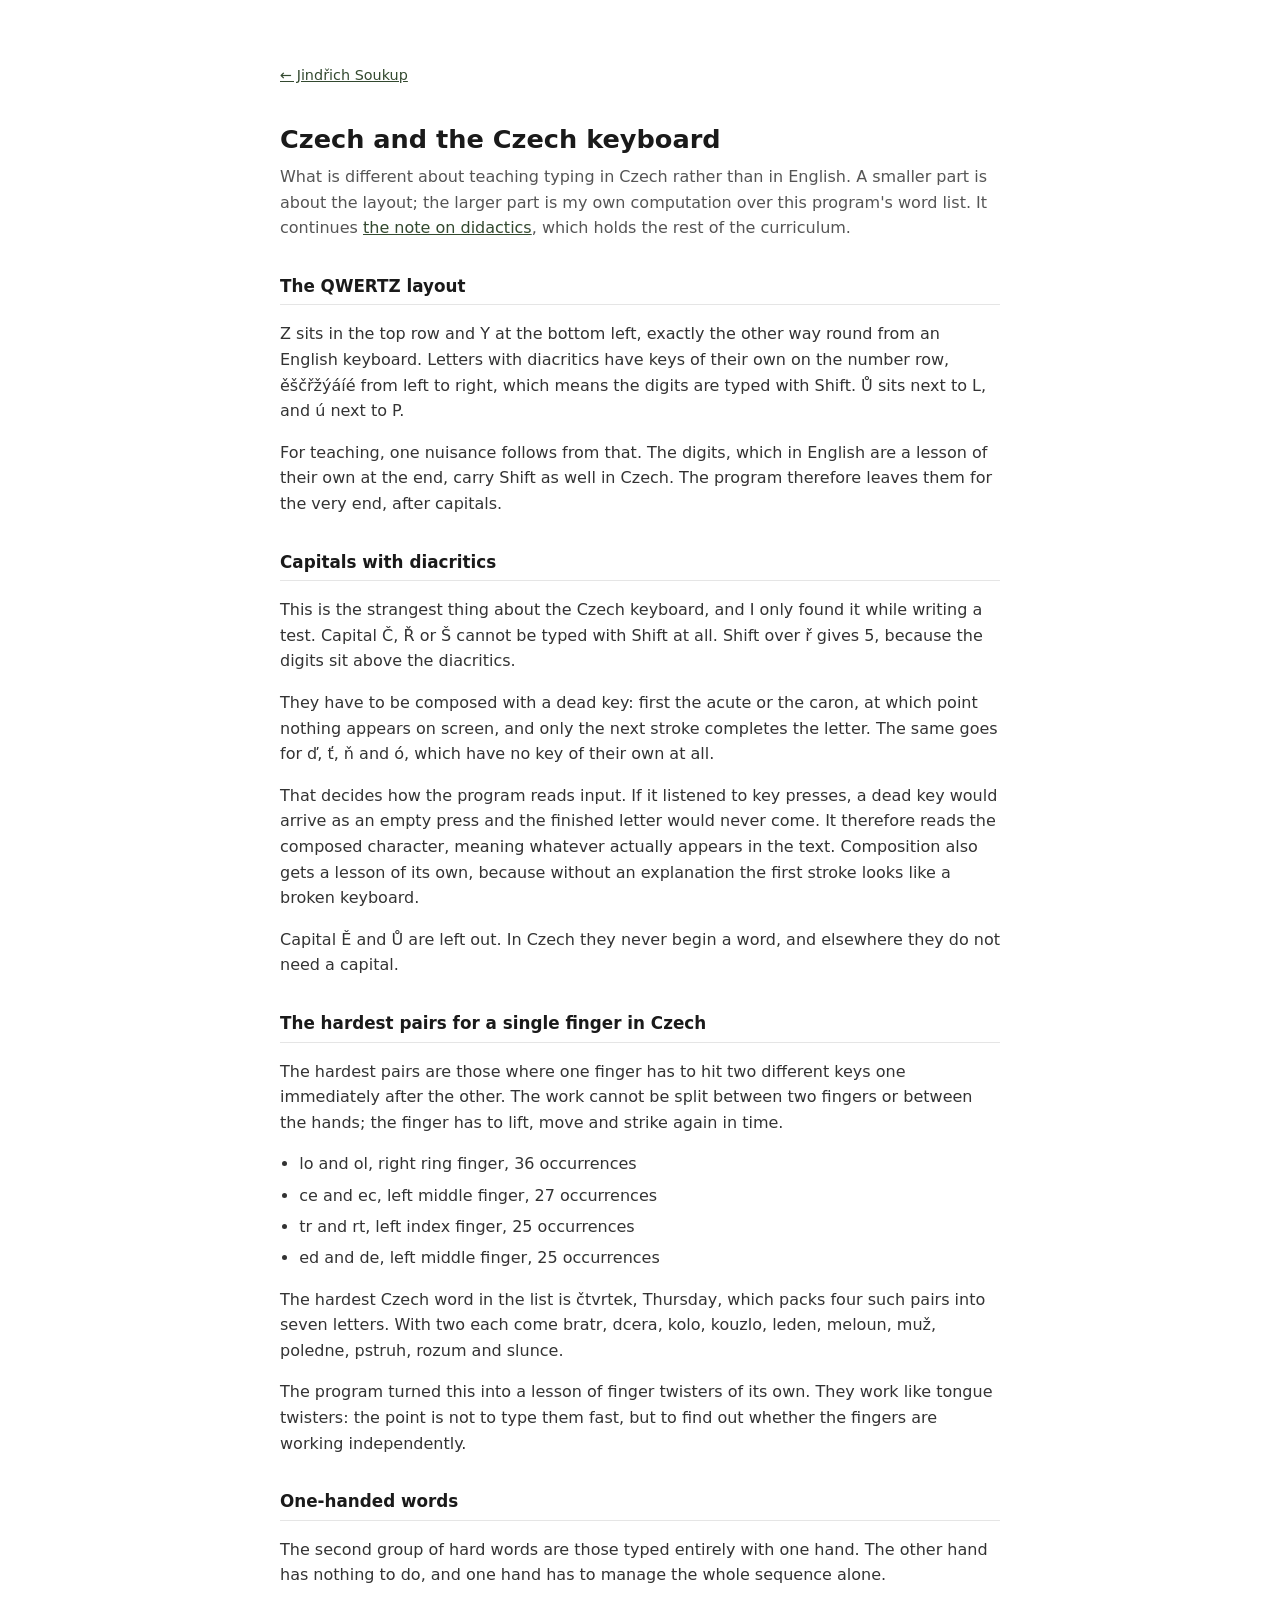
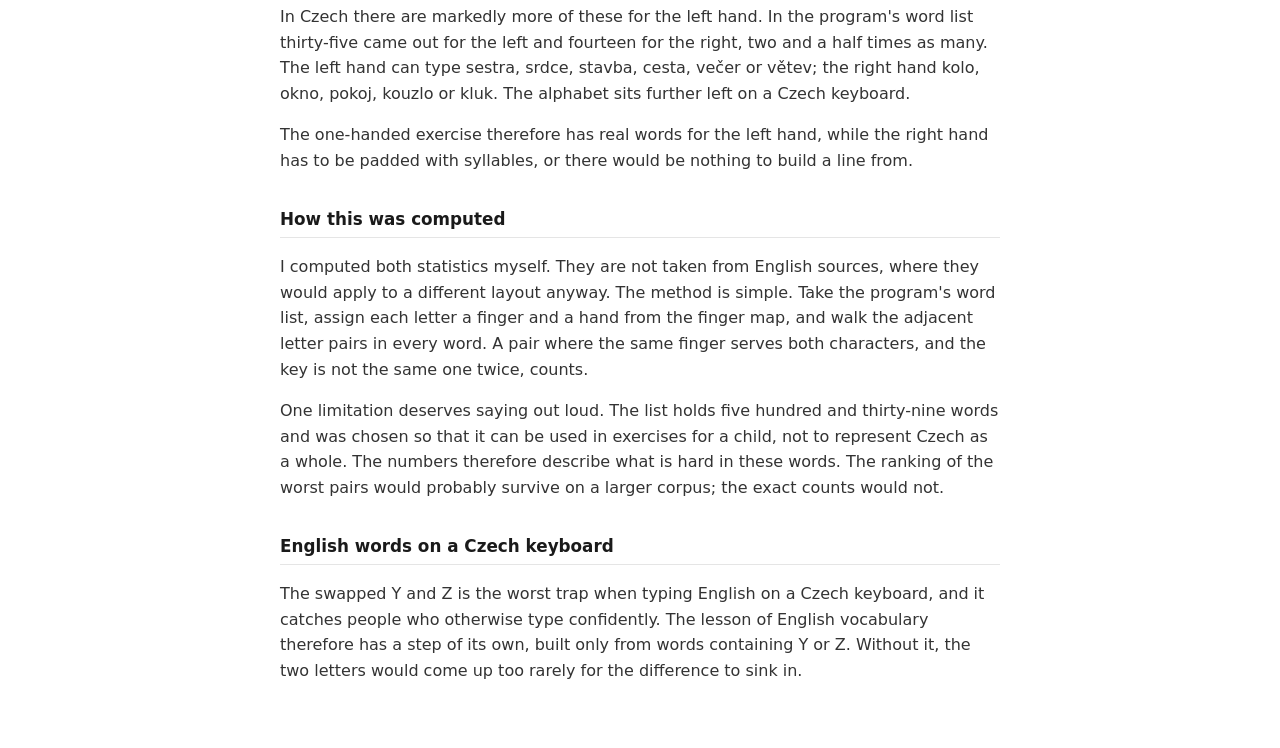
==== docs/czech-keyboard.html @ 6b9434f6 "Píšeme všemi deseti: výukový program psaní na české klávesnici 38 lekcí od f a j po číslice, generát" ====
<!DOCTYPE html>
<html lang="cs">
<head>
  <meta charset="UTF-8">
  <meta name="viewport" content="width=device-width, initial-scale=1.0">
  <title>Czech and the Czech keyboard</title>
  <style>
    body {
      font-family: system-ui, -apple-system, Segoe UI, Roboto, sans-serif;
      max-width: 720px;
      margin: 4rem auto;
      padding: 0 1.5rem;
      line-height: 1.6;
      color: #1a1a1a;
    }
    h1 { margin-bottom: 0.25rem; font-size: 1.6rem; }
    p.subtitle { color: #555; margin-top: 0; }
    h2 {
      font-size: 1.05rem;
      margin: 2rem 0 0.5rem;
      padding-bottom: 0.3rem;
      border-bottom: 1px solid #e5e5e5;
    }
    h3 { font-size: 0.98rem; margin: 1.5rem 0 0.4rem; color: #333; }
    p { color: #333; }
    ul { padding-left: 1.2rem; }
    li { margin: 0.35rem 0; color: #333; }
    a { color: #33492F; }
    .back { font-size: 0.9rem; margin-bottom: 2rem; }
    pre {
      background: #f4f4f2;
      padding: 0.8rem 1rem;
      border-radius: 3px;
      overflow-x: auto;
      font-size: 0.9em;
      line-height: 1.5;
    }
    code {
      background: #f4f4f2;
      padding: 0.1em 0.3em;
      border-radius: 3px;
      font-size: 0.9em;
    }
  </style>
</head>
<body>
  <p class="back"><a href="index.html">← Jindřich Soukup</a></p>

  <h1>Czech and the Czech keyboard</h1>
  <p class="subtitle">What is different about teaching typing in Czech rather than in English. A smaller part is about the layout; the larger part is my own computation over this program's word list. It continues <a href="didactics.html">the note on didactics</a>, which holds the rest of the curriculum.</p>

  <h2>The QWERTZ layout</h2>
  <p>Z sits in the top row and Y at the bottom left, exactly the other way round from an English keyboard. Letters with diacritics have keys of their own on the number row, ěščřžýáíé from left to right, which means the digits are typed with Shift. Ů sits next to L, and ú next to P.</p>
  <p>For teaching, one nuisance follows from that. The digits, which in English are a lesson of their own at the end, carry Shift as well in Czech. The program therefore leaves them for the very end, after capitals.</p>
  <h2>Capitals with diacritics</h2>
  <p>This is the strangest thing about the Czech keyboard, and I only found it while writing a test. Capital Č, Ř or Š cannot be typed with Shift at all. Shift over ř gives 5, because the digits sit above the diacritics.</p>
  <p>They have to be composed with a dead key: first the acute or the caron, at which point nothing appears on screen, and only the next stroke completes the letter. The same goes for ď, ť, ň and ó, which have no key of their own at all.</p>
  <p>That decides how the program reads input. If it listened to key presses, a dead key would arrive as an empty press and the finished letter would never come. It therefore reads the composed character, meaning whatever actually appears in the text. Composition also gets a lesson of its own, because without an explanation the first stroke looks like a broken keyboard.</p>
  <p>Capital Ě and Ů are left out. In Czech they never begin a word, and elsewhere they do not need a capital.</p>
  <h2>The hardest pairs for a single finger in Czech</h2>
  <p>The hardest pairs are those where one finger has to hit two different keys one immediately after the other. The work cannot be split between two fingers or between the hands; the finger has to lift, move and strike again in time.</p>
  <ul>
    <li>lo and ol, right ring finger, 36 occurrences</li>
    <li>ce and ec, left middle finger, 27 occurrences</li>
    <li>tr and rt, left index finger, 25 occurrences</li>
    <li>ed and de, left middle finger, 25 occurrences</li>
  </ul>
  <p>The hardest Czech word in the list is čtvrtek, Thursday, which packs four such pairs into seven letters. With two each come bratr, dcera, kolo, kouzlo, leden, meloun, muž, poledne, pstruh, rozum and slunce.</p>
  <p>The program turned this into a lesson of finger twisters of its own. They work like tongue twisters: the point is not to type them fast, but to find out whether the fingers are working independently.</p>
  <h2>One-handed words</h2>
  <p>The second group of hard words are those typed entirely with one hand. The other hand has nothing to do, and one hand has to manage the whole sequence alone.</p>
  <p>In Czech there are markedly more of these for the left hand. In the program's word list thirty-five came out for the left and fourteen for the right, two and a half times as many. The left hand can type sestra, srdce, stavba, cesta, večer or větev; the right hand kolo, okno, pokoj, kouzlo or kluk. The alphabet sits further left on a Czech keyboard.</p>
  <p>The one-handed exercise therefore has real words for the left hand, while the right hand has to be padded with syllables, or there would be nothing to build a line from.</p>
  <h2>How this was computed</h2>
  <p>I computed both statistics myself. They are not taken from English sources, where they would apply to a different layout anyway. The method is simple. Take the program's word list, assign each letter a finger and a hand from the finger map, and walk the adjacent letter pairs in every word. A pair where the same finger serves both characters, and the key is not the same one twice, counts.</p>
  <p>One limitation deserves saying out loud. The list holds five hundred and thirty-nine words and was chosen so that it can be used in exercises for a child, not to represent Czech as a whole. The numbers therefore describe what is hard in these words. The ranking of the worst pairs would probably survive on a larger corpus; the exact counts would not.</p>
  <h2>English words on a Czech keyboard</h2>
  <p>The swapped Y and Z is the worst trap when typing English on a Czech keyboard, and it catches people who otherwise type confidently. The lesson of English vocabulary therefore has a step of its own, built only from words containing Y or Z. Without it, the two letters would come up too rarely for the difference to sink in.</p>
</body>
</html>
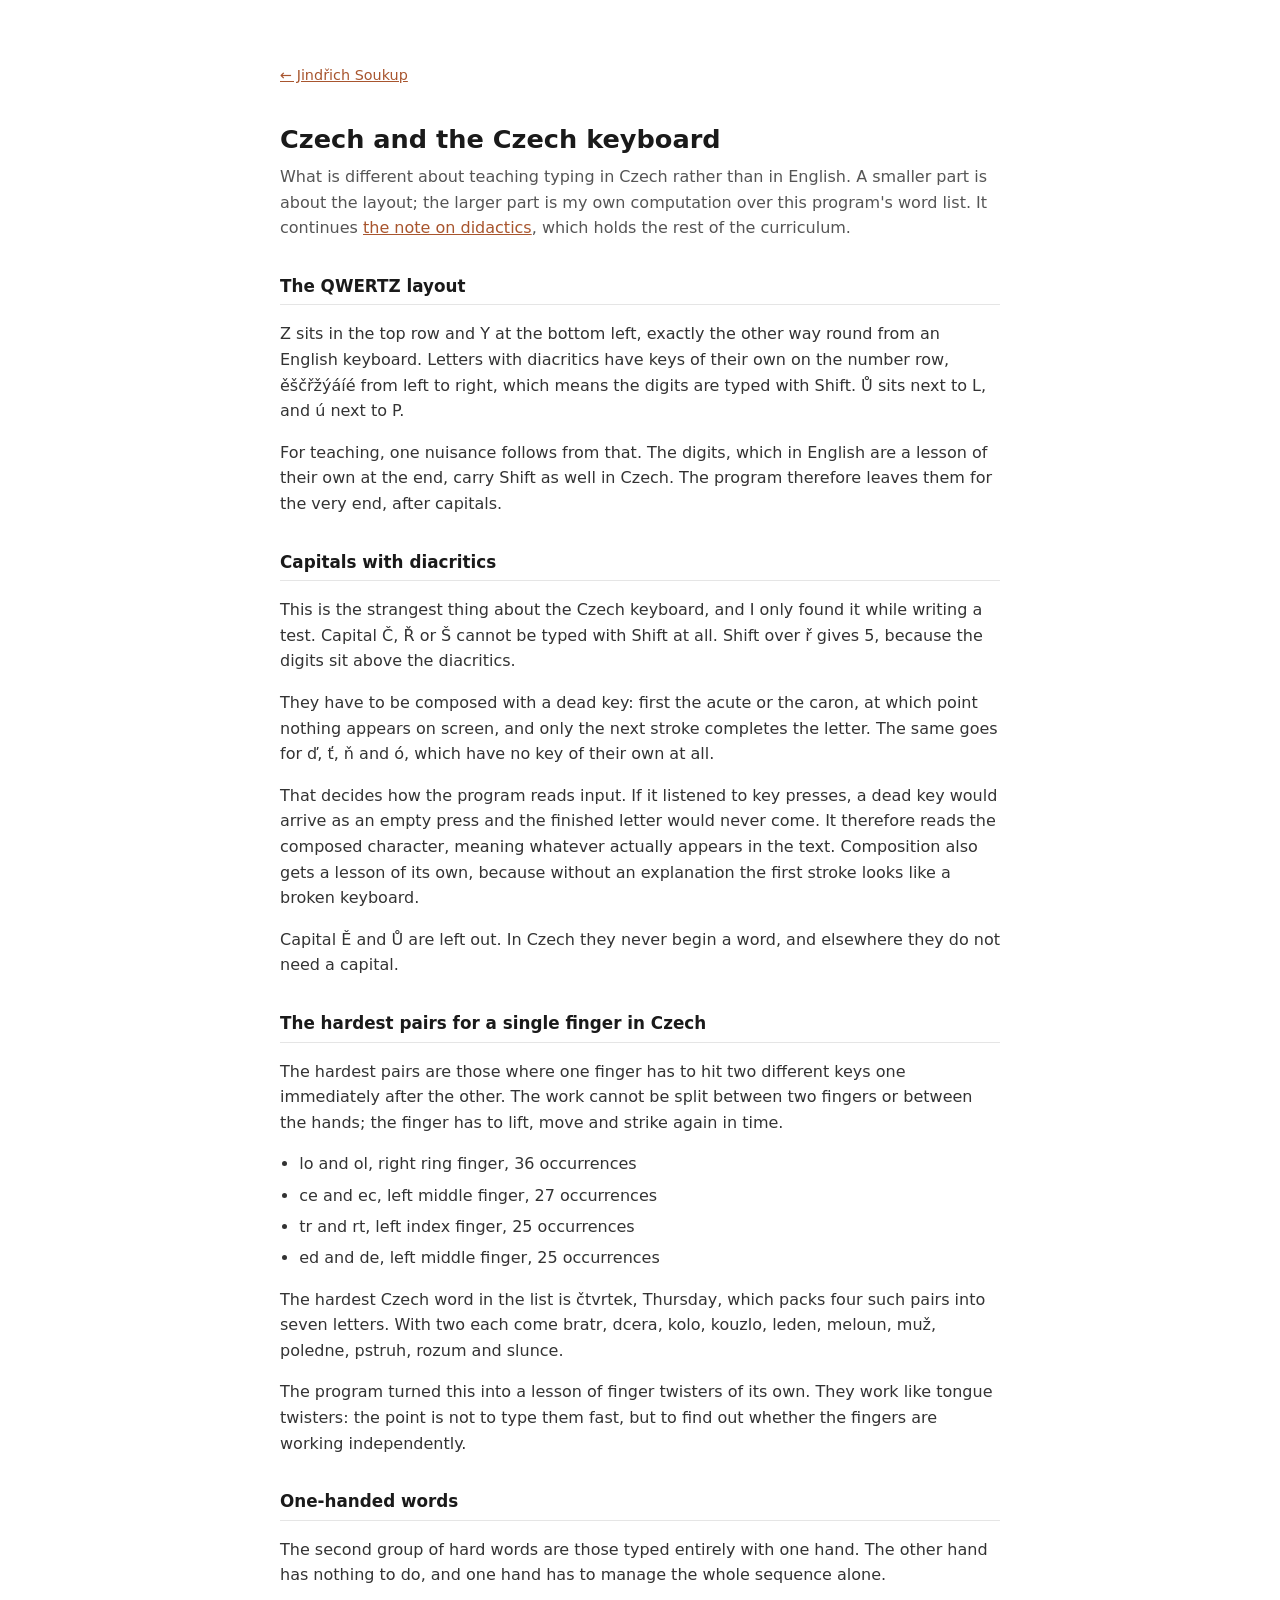
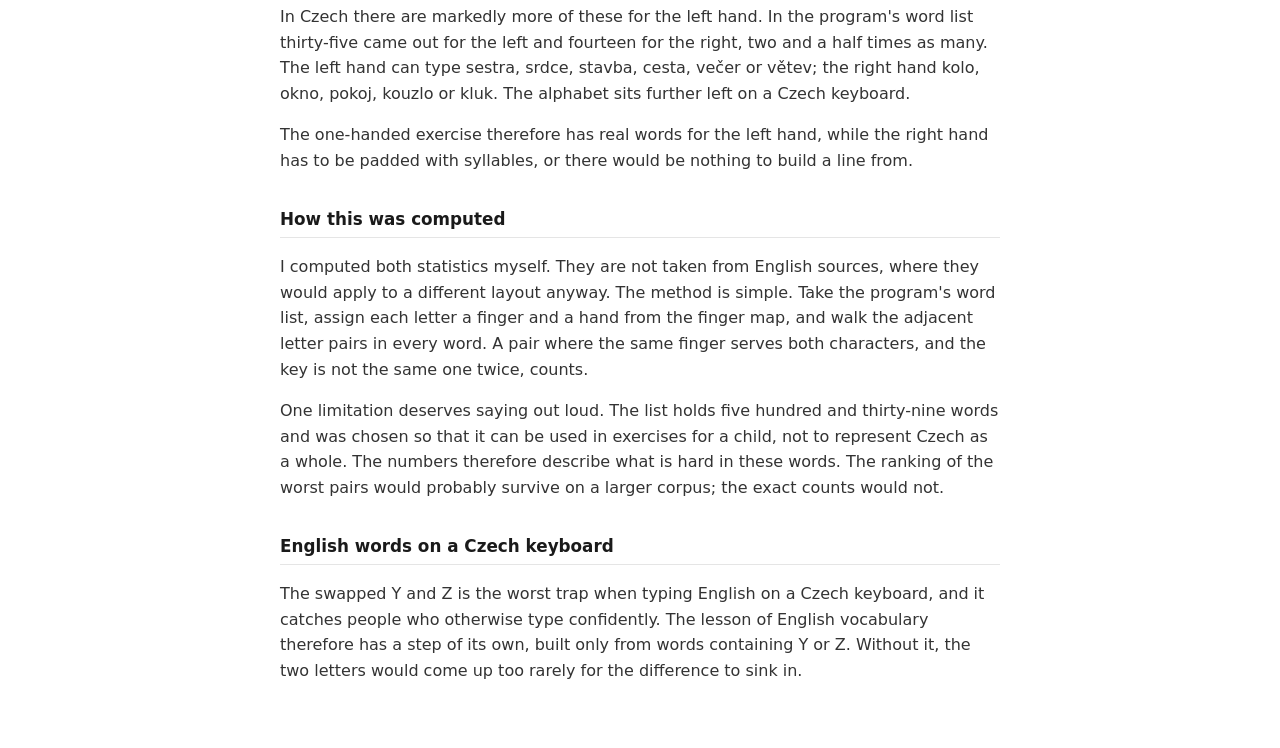
==== commit d890c230: "Odkazy v generovaných poznámkách stejnou barvou jako web Co-Authored-By: Claude Opus 5 (1M context) " ====
--- a/docs/czech-keyboard.html
+++ b/docs/czech-keyboard.html
@@ -25,7 +25,7 @@
     p { color: #333; }
     ul { padding-left: 1.2rem; }
     li { margin: 0.35rem 0; color: #333; }
-    a { color: #33492F; }
+    a { color: #A8552E; }
     .back { font-size: 0.9rem; margin-bottom: 2rem; }
     pre {
       background: #f4f4f2;
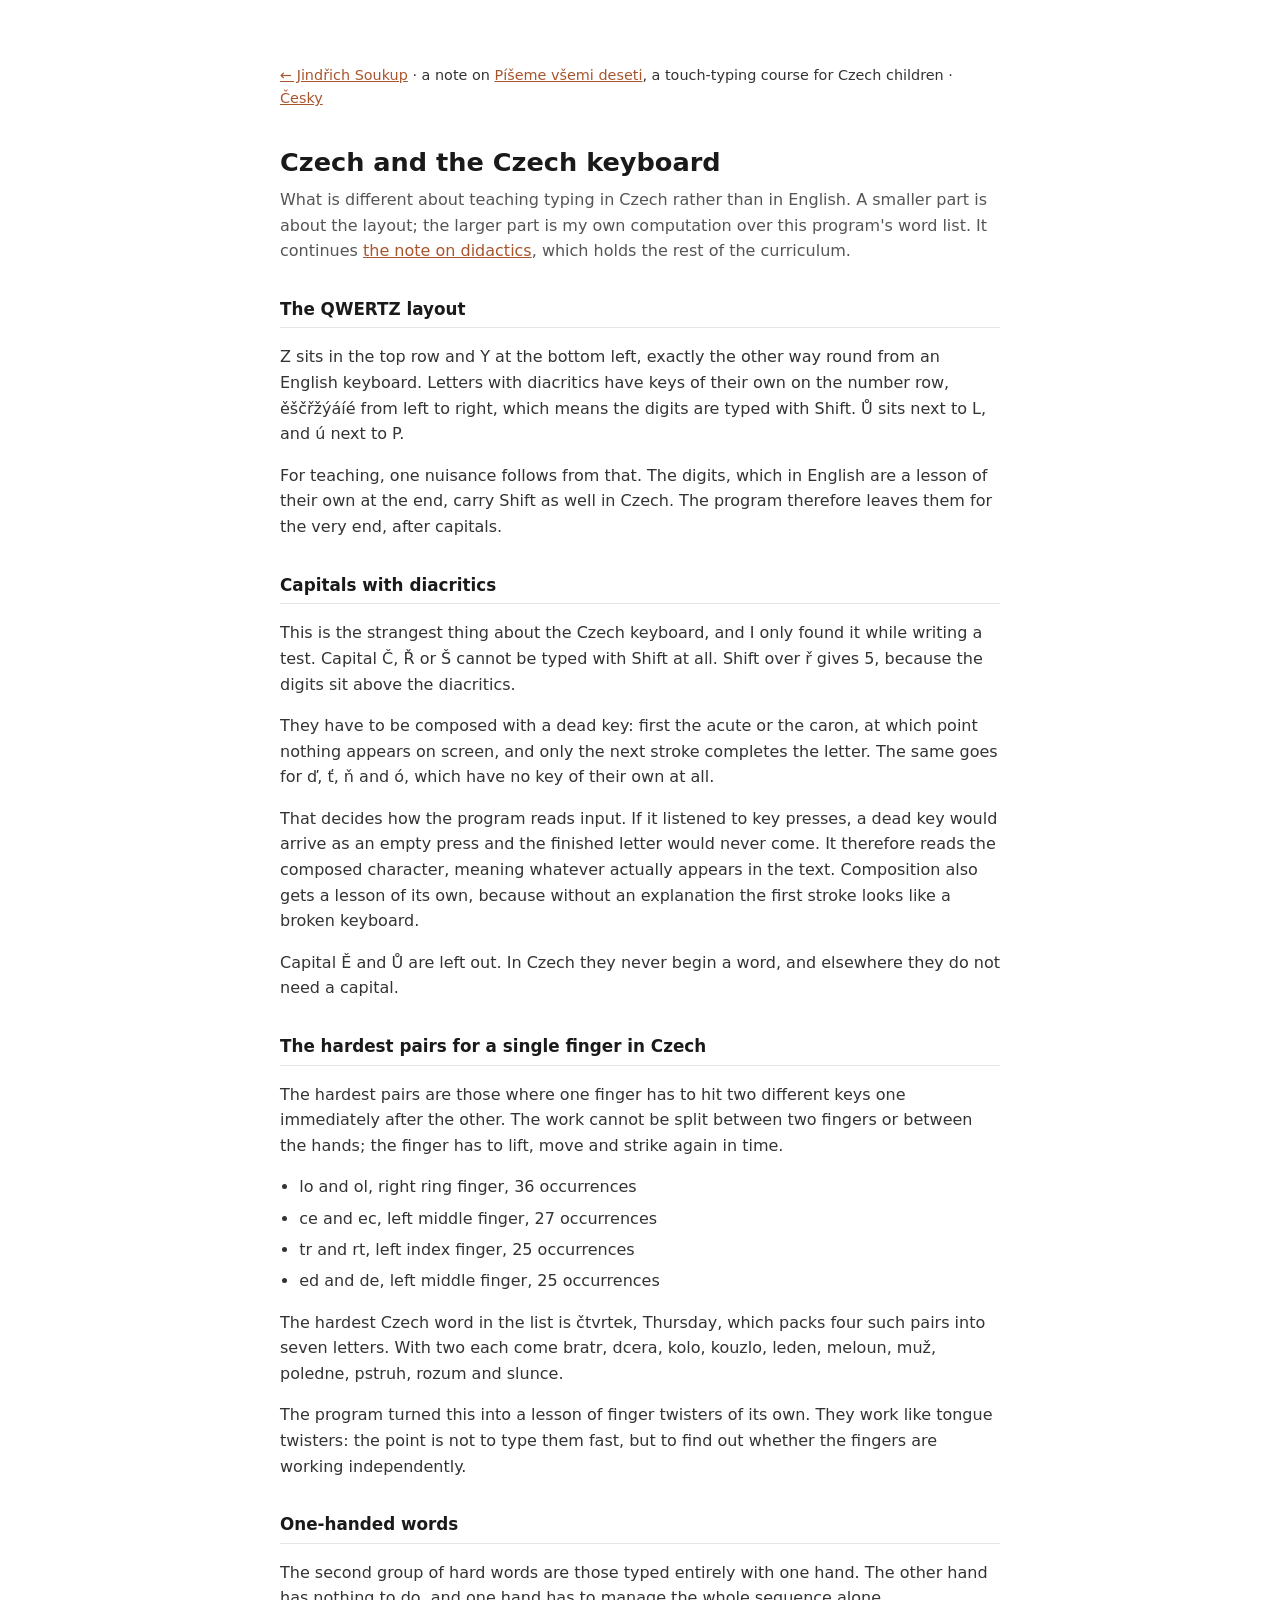
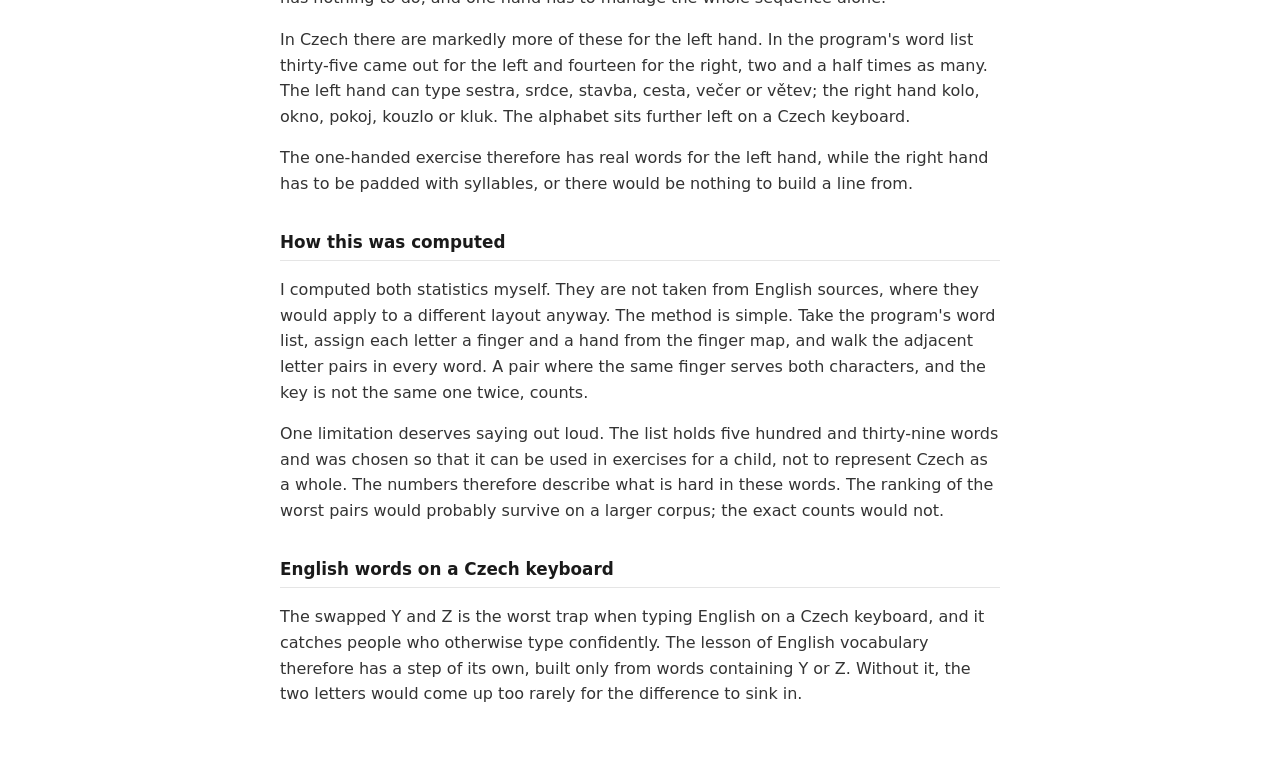
==== commit 634d92a7: "Zpětné odkazy a přepínač jazyka v poznámkách Řádek nahoře teď vedle cesty na rozcestník odkazuje na " ====
--- a/docs/czech-keyboard.html
+++ b/docs/czech-keyboard.html
@@ -1,5 +1,5 @@
 <!DOCTYPE html>
-<html lang="cs">
+<html lang="en">
 <head>
   <meta charset="UTF-8">
   <meta name="viewport" content="width=device-width, initial-scale=1.0">
@@ -44,7 +44,8 @@
   </style>
 </head>
 <body>
-  <p class="back"><a href="index.html">← Jindřich Soukup</a></p>
+  <p class="back"><a href="index.html">← Jindřich Soukup</a> · a note on
+    <a href="https://github.com/JindrichSoukup/pisme-vsemi-deseti">Píšeme všemi deseti</a>, a touch-typing course for Czech children · <a href="cestina.html" hreflang="cs" lang="cs">Česky</a></p>
 
   <h1>Czech and the Czech keyboard</h1>
   <p class="subtitle">What is different about teaching typing in Czech rather than in English. A smaller part is about the layout; the larger part is my own computation over this program's word list. It continues <a href="didactics.html">the note on didactics</a>, which holds the rest of the curriculum.</p>
